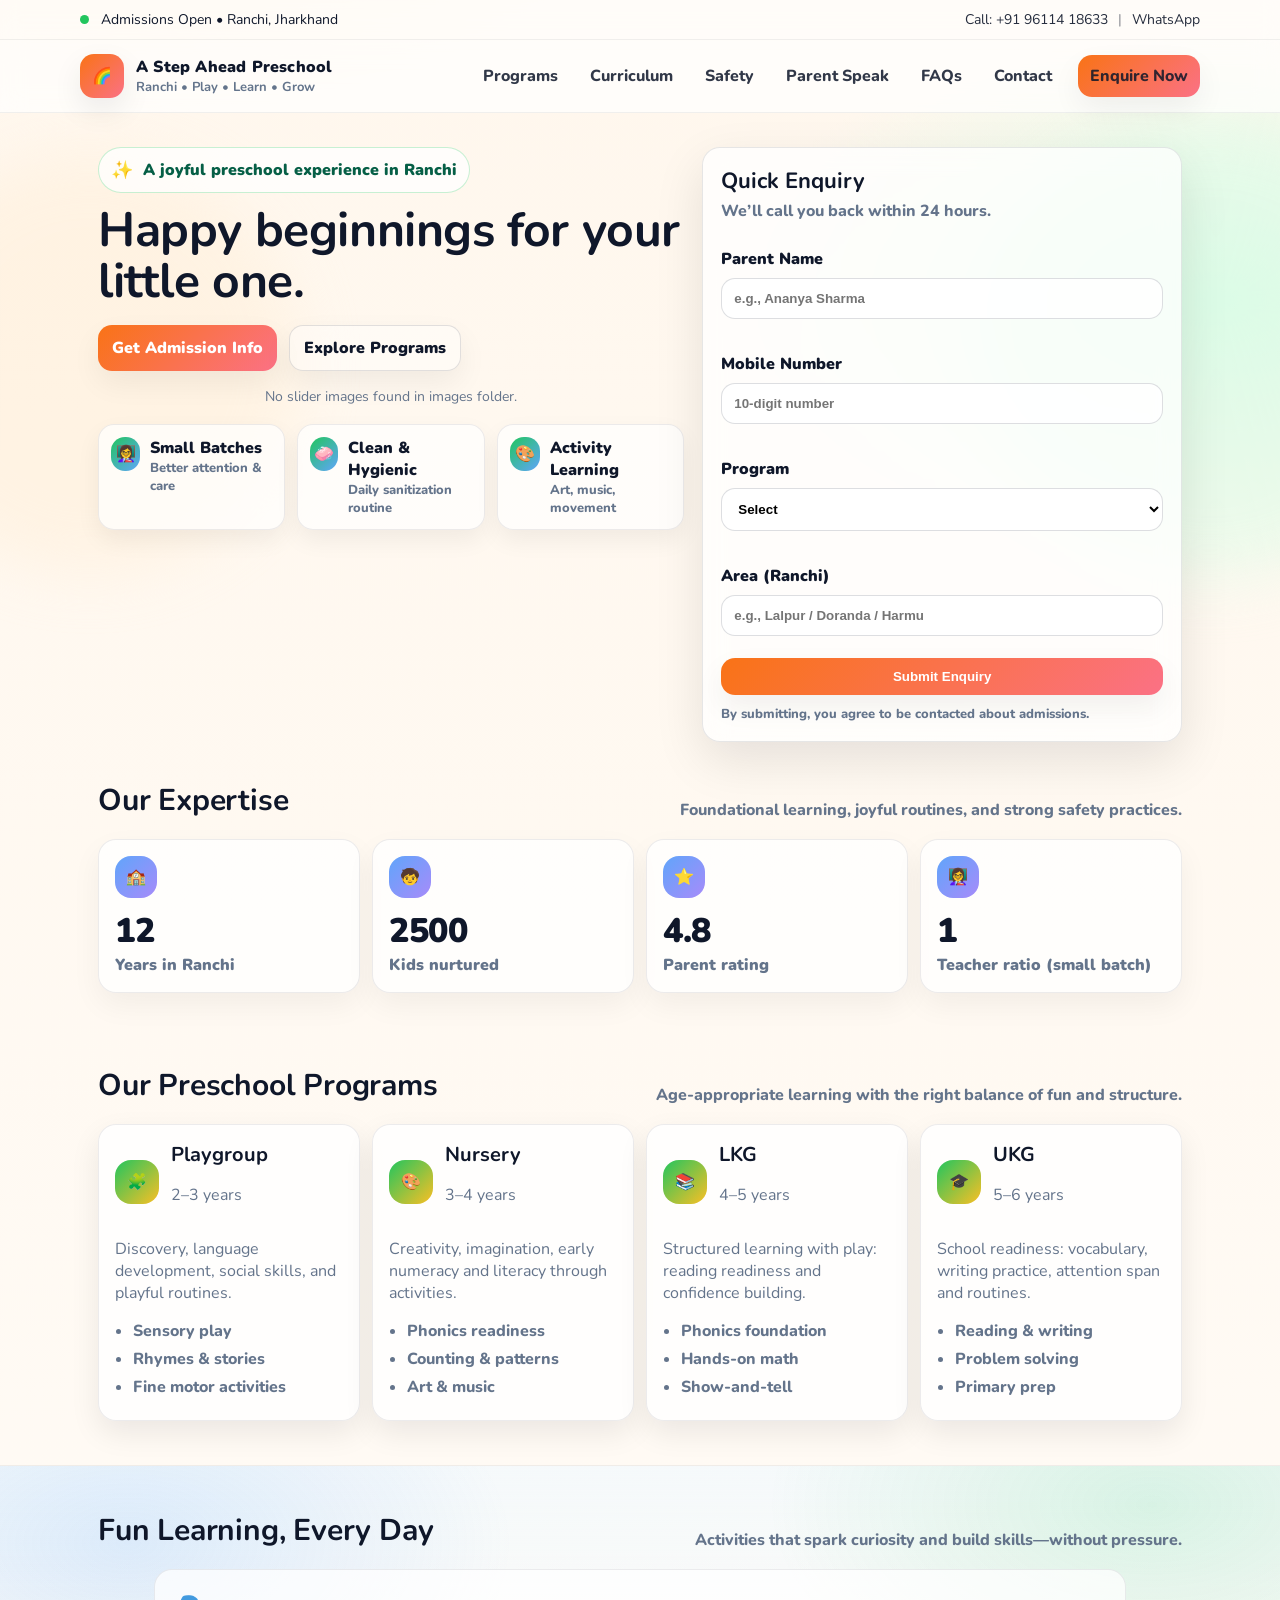
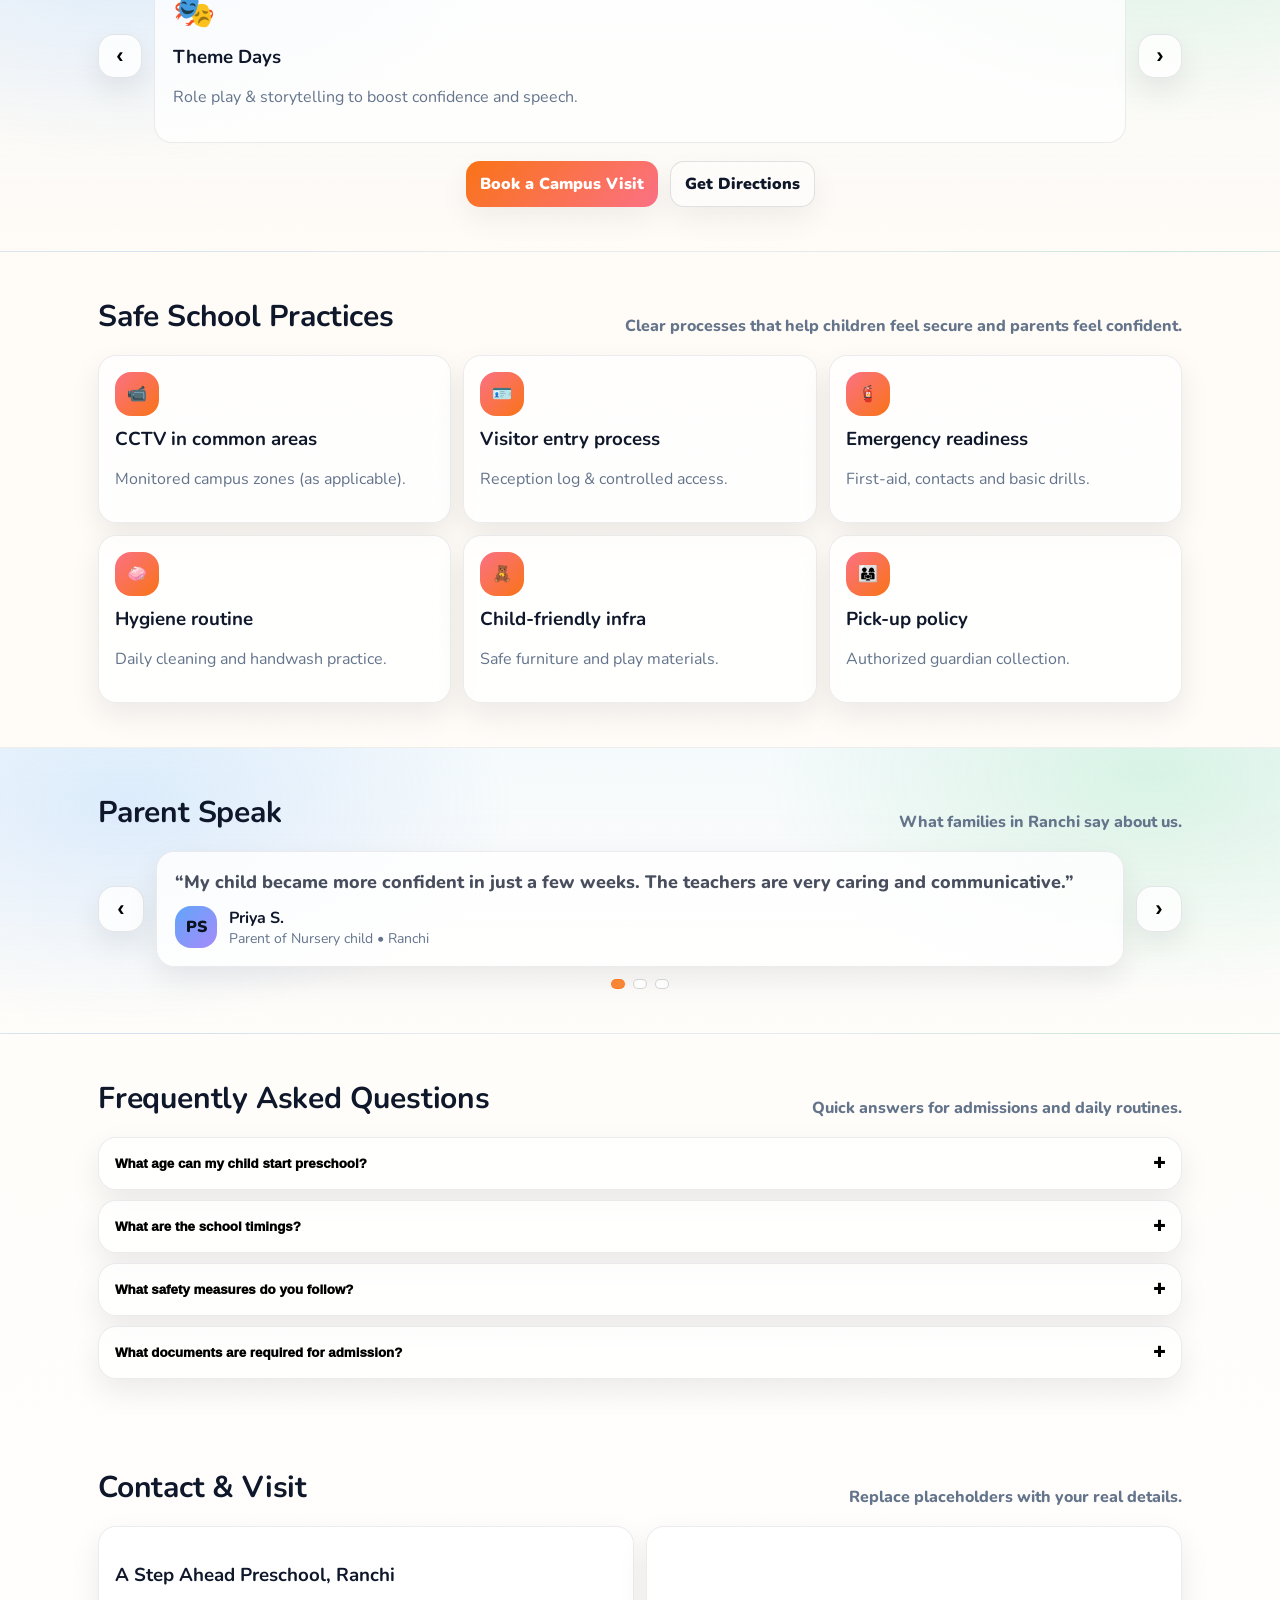
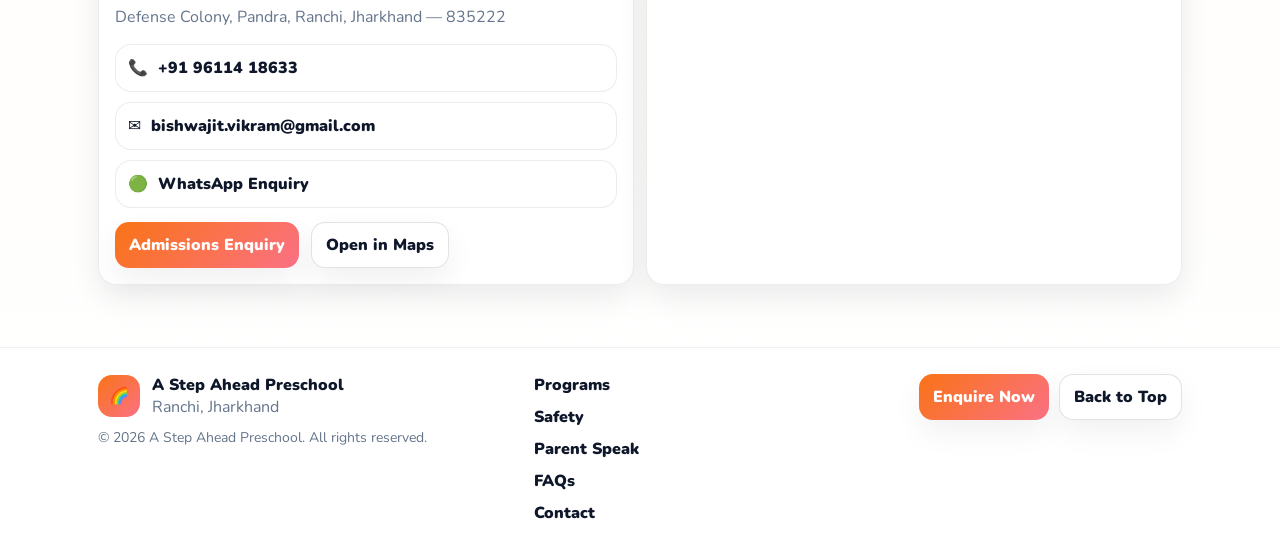
==== index.html @ a073b47a "Merge pull request #1 from bishwajit01/bishwajit01-patch-1 Add line break before submit button in in" ====
<!doctype html>
<html lang="en">

<head>
    <meta charset="utf-8" />
    <meta name="viewport" content="width=device-width,initial-scale=1" />
    <title>A Step Ahead Preschool, Defense Colony, Ranchi</title>
    <meta name="description"
        content="A warm, safe and joyful preschool in Ranchi. Playgroup • Nursery • LKG • UKG. Admissions open." />

    <link rel="preconnect" href="https://fonts.googleapis.com">
    <link rel="preconnect" href="https://fonts.gstatic.com" crossorigin>
    <link href="https://fonts.googleapis.com/css2?family=Nunito:wght@400;600;700;800&display=swap" rel="stylesheet">

    <link rel="stylesheet" href="AStepAhead.css" />
</head>

<body>
    <!-- Top strip -->
    <div class="topstrip">
        <div class="container topstrip__row">
            <div class="topstrip__left">
                <span class="dot dot--green"></span>
                Admissions Open • Ranchi, Jharkhand
            </div>
            <div class="topstrip__right">
                <a href="tel:+919611418633" class="link">Call: +91 96114 18633</a>
                <span class="sep">|</span>
                <a href="https://wa.me/919611418633" class="link" target="_blank" rel="noopener">WhatsApp</a>
            </div>
        </div>
    </div>

    <!-- Header -->
    <header class="header" id="top">
        <div class="container header__row">
            <a class="brand" href="#top" aria-label="Home">
                <div class="brand__mark" aria-hidden="true">🌈</div>
                <div class="brand__text">
                    <div class="brand__name">A Step Ahead Preschool</div>
                    <div class="brand__sub">Ranchi • Play • Learn • Grow</div>
                </div>
            </a>

            <nav class="nav" aria-label="Primary">
                <button class="nav__toggle" id="navToggle" aria-label="Open menu" aria-expanded="false">
                    <span></span><span></span><span></span>
                </button>

                <ul class="nav__list" id="navList">
                    <li><a href="#programs">Programs</a></li>
                    <li><a href="#curriculum">Curriculum</a></li>
                    <li><a href="#safety">Safety</a></li>
                    <li><a href="#parents">Parent Speak</a></li>
                    <li><a href="#faq">FAQs</a></li>
                    <li><a href="#contact">Contact</a></li>
                    <li class="nav__cta">
                        <a class="btn btn--primary" href="#enquiry">Enquire Now</a>
                    </li>
                </ul>
            </nav>
        </div>
    </header>

    <!-- Hero -->
    <main>
        <section class="hero">

            <div class="container hero__grid">
                <div class="hero__copy">

                    <div class="chip">
                        <span class="chip__icon">✨</span>
                        A joyful preschool experience in Ranchi
                    </div>

                    <h1>Happy beginnings for your little one.</h1>
                    <!-- <p class="lead">
                        Play-based learning, caring teachers, and a safe, child-friendly campus.
                        Programs for <b>Playgroup • Nursery • LKG • UKG</b>.
                    </p> -->

                    <div class="hero__actions">
                        <a class="btn btn--primary" href="#enquiry">Get Admission Info</a>
                        <a class="btn btn--ghost" href="#programs">Explore Programs</a>
                    </div>

                    <!-- Rotating Image Slider -->
                    <div class="imgslider" aria-label="School highlights slider">
                        <div class="imgslider__viewport" id="imgViewport">
                            <div class="imgslider__track" id="imgTrack"></div>
                        </div>

                        <button class="imgslider__btn imgslider__btn--prev" id="imgPrev" aria-label="Previous image">‹</button>
                        <button class="imgslider__btn imgslider__btn--next" id="imgNext" aria-label="Next image">›</button>

                        <div class="imgslider__dots" id="imgDots" aria-label="Slider dots"></div>
                    </div>

                    <div class="hero__badges">
                        <div class="mini">
                            <div class="mini__icon">👩‍🏫</div>
                            <div>
                                <div class="mini__title">Small Batches</div>
                                <div class="mini__sub">Better attention & care</div>
                            </div>
                        </div>
                        <div class="mini">
                            <div class="mini__icon">🧼</div>
                            <div>
                                <div class="mini__title">Clean & Hygienic</div>
                                <div class="mini__sub">Daily sanitization routine</div>
                            </div>
                        </div>
                        <div class="mini">
                            <div class="mini__icon">🎨</div>
                            <div>
                                <div class="mini__title">Activity Learning</div>
                                <div class="mini__sub">Art, music, movement</div>
                            </div>
                        </div>
                    </div>
                </div>

                <!-- Enquiry Card -->
                <div class="card card--glass" id="enquiry">
                    <div class="card__header">
                        <h2 class="card__title">Quick Enquiry</h2>
                        <p class="card__sub">We’ll call you back within 24 hours.</p>
                    </div>

                    <form id="enquiryForm" class="form" novalidate>
                        <div class="form__row">
                            <label class="label" for="parentName">Parent Name</label>
                            <input class="input" id="parentName" name="parentName" placeholder="e.g., Ananya Sharma"
                                required />
                            <div class="error" data-error-for="parentName"></div>
                        </div>

                        <div class="form__row">
                            <label class="label" for="phone">Mobile Number</label>
                            <input class="input" id="phone" name="phone" placeholder="10-digit number"
                                inputmode="numeric" required />
                            <div class="error" data-error-for="phone"></div>
                        </div>

                        <div class="form__row">
                            <label class="label" for="program">Program</label>
                            <select class="input" id="program" name="program" required>
                                <option value="">Select</option>
                                <option>Playgroup (2–3 yrs)</option>
                                <option>Nursery (3–4 yrs)</option>
                                <option>LKG (4–5 yrs)</option>
                                <option>UKG (5–6 yrs)</option>
                            </select>
                            <div class="error" data-error-for="program"></div>
                        </div>

                        <div class="form__row">
                            <label class="label" for="area">Area (Ranchi)</label>
                            <input class="input" id="area" name="area" placeholder="e.g., Lalpur / Doranda / Harmu" />
                        </div>

                        <br/>
                        <button class="btn btn--primary btn--full" type="submit">
                            Submit Enquiry
                        </button>

                        <p class="form__note">
                            By submitting, you agree to be contacted about admissions.
                        </p>
                    </form>

                    <div class="toast" id="toast" role="status" aria-live="polite"></div>
                </div>
            </div>

            <!-- Background blobs -->
            <div class="blob blob--1" aria-hidden="true"></div>
            <div class="blob blob--2" aria-hidden="true"></div>
        </section>

        <!-- Expertise / Stats -->
        <section class="section section--tight">
            <div class="container">
                <div class="section__head">
                    <h2>Our Expertise</h2>
                    <p>Foundational learning, joyful routines, and strong safety practices.</p>
                </div>

                <div class="stats">
                    <div class="stat">
                        <div class="stat__icon">🏫</div>
                        <div class="stat__num" data-count="12">0</div>
                        <div class="stat__label">Years in Ranchi</div>
                    </div>
                    <div class="stat">
                        <div class="stat__icon">🧒</div>
                        <div class="stat__num" data-count="2500">0</div>
                        <div class="stat__label">Kids nurtured</div>
                    </div>
                    <div class="stat">
                        <div class="stat__icon">⭐</div>
                        <div class="stat__num" data-count="4.8">0</div>
                        <div class="stat__label">Parent rating</div>
                    </div>
                    <div class="stat">
                        <div class="stat__icon">👩‍🏫</div>
                        <div class="stat__num" data-count="1">0</div>
                        <div class="stat__label">Teacher ratio (small batch)</div>
                    </div>
                </div>
            </div>
        </section>

        <!-- Programs -->
        <section class="section" id="programs">
            <div class="container">
                <div class="section__head">
                    <h2>Our Preschool Programs</h2>
                    <p>Age-appropriate learning with the right balance of fun and structure.</p>
                </div>

                <div class="cards">
                    <article class="tile">
                        <div class="tile__top">
                            <div class="tile__icon">🧩</div>
                            <div>
                                <h3>Playgroup</h3>
                                <p class="muted">2–3 years</p>
                            </div>
                        </div>
                        <p class="muted">
                            Discovery, language development, social skills, and playful routines.
                        </p>
                        <ul class="ticks">
                            <li>Sensory play</li>
                            <li>Rhymes & stories</li>
                            <li>Fine motor activities</li>
                        </ul>
                    </article>

                    <article class="tile">
                        <div class="tile__top">
                            <div class="tile__icon">🎨</div>
                            <div>
                                <h3>Nursery</h3>
                                <p class="muted">3–4 years</p>
                            </div>
                        </div>
                        <p class="muted">
                            Creativity, imagination, early numeracy and literacy through activities.
                        </p>
                        <ul class="ticks">
                            <li>Phonics readiness</li>
                            <li>Counting & patterns</li>
                            <li>Art & music</li>
                        </ul>
                    </article>

                    <article class="tile">
                        <div class="tile__top">
                            <div class="tile__icon">📚</div>
                            <div>
                                <h3>LKG</h3>
                                <p class="muted">4–5 years</p>
                            </div>
                        </div>
                        <p class="muted">
                            Structured learning with play: reading readiness and confidence building.
                        </p>
                        <ul class="ticks">
                            <li>Phonics foundation</li>
                            <li>Hands-on math</li>
                            <li>Show-and-tell</li>
                        </ul>
                    </article>

                    <article class="tile">
                        <div class="tile__top">
                            <div class="tile__icon">🎓</div>
                            <div>
                                <h3>UKG</h3>
                                <p class="muted">5–6 years</p>
                            </div>
                        </div>
                        <p class="muted">
                            School readiness: vocabulary, writing practice, attention span and routines.
                        </p>
                        <ul class="ticks">
                            <li>Reading & writing</li>
                            <li>Problem solving</li>
                            <li>Primary prep</li>
                        </ul>
                    </article>
                </div>
            </div>
        </section>

        <!-- Curriculum / Fun -->
        <section class="section section--alt" id="curriculum">
            <div class="container">
                <div class="section__head">
                    <h2>Fun Learning, Every Day</h2>
                    <p>Activities that spark curiosity and build skills—without pressure.</p>
                </div>

                <div class="carousel" aria-label="Activities carousel">
                    <button class="carousel__btn" id="prevSlide" aria-label="Previous">‹</button>

                    <div class="carousel__track" id="carouselTrack">
                        <div class="slide">
                            <div class="slide__emoji">🎭</div>
                            <h3>Theme Days</h3>
                            <p class="muted">Role play & storytelling to boost confidence and speech.</p>
                        </div>
                        <div class="slide">
                            <div class="slide__emoji">🌿</div>
                            <h3>Outdoor Play</h3>
                            <p class="muted">Movement, balance, teamwork and fresh-air routines.</p>
                        </div>
                        <div class="slide">
                            <div class="slide__emoji">🥁</div>
                            <h3>Music & Movement</h3>
                            <p class="muted">Rhythm, coordination and joyful classroom energy.</p>
                        </div>
                        <div class="slide">
                            <div class="slide__emoji">🧪</div>
                            <h3>Discovery Corners</h3>
                            <p class="muted">Simple experiments and hands-on exploration.</p>
                        </div>
                    </div>

                    <button class="carousel__btn" id="nextSlide" aria-label="Next">›</button>
                </div>

                <div class="center mt-18">
                    <a class="btn btn--primary" href="#enquiry">Book a Campus Visit</a>
                    <a class="btn btn--ghost" href="#contact">Get Directions</a>
                </div>
            </div>
        </section>

        <!-- Safety -->
        <section class="section" id="safety">
            <div class="container">
                <div class="section__head">
                    <h2>Safe School Practices</h2>
                    <p>Clear processes that help children feel secure and parents feel confident.</p>
                </div>

                <div class="grid">
                    <div class="feature">
                        <div class="feature__icon">📹</div>
                        <h3>CCTV in common areas</h3>
                        <p class="muted">Monitored campus zones (as applicable).</p>
                    </div>
                    <div class="feature">
                        <div class="feature__icon">🪪</div>
                        <h3>Visitor entry process</h3>
                        <p class="muted">Reception log & controlled access.</p>
                    </div>
                    <div class="feature">
                        <div class="feature__icon">🧯</div>
                        <h3>Emergency readiness</h3>
                        <p class="muted">First-aid, contacts and basic drills.</p>
                    </div>
                    <div class="feature">
                        <div class="feature__icon">🧼</div>
                        <h3>Hygiene routine</h3>
                        <p class="muted">Daily cleaning and handwash practice.</p>
                    </div>
                    <div class="feature">
                        <div class="feature__icon">🧸</div>
                        <h3>Child-friendly infra</h3>
                        <p class="muted">Safe furniture and play materials.</p>
                    </div>
                    <div class="feature">
                        <div class="feature__icon">👨‍👩‍👧</div>
                        <h3>Pick-up policy</h3>
                        <p class="muted">Authorized guardian collection.</p>
                    </div>
                </div>
            </div>
        </section>

        <!-- Parent Speak / Testimonials -->
        <section class="section section--alt" id="parents">
            <div class="container">
                <div class="section__head">
                    <h2>Parent Speak</h2>
                    <p>What families in Ranchi say about us.</p>
                </div>

                <div class="testimonials">
                    <button class="tbtn" id="tPrev" aria-label="Previous testimonial">‹</button>

                    <div class="tcard" id="tCard" role="group" aria-label="Testimonials">
                        <!-- JS injects testimonial content -->
                    </div>

                    <button class="tbtn" id="tNext" aria-label="Next testimonial">›</button>
                </div>

                <div class="dots" id="tDots" aria-label="Testimonial dots"></div>
            </div>
        </section>

        <!-- FAQ -->
        <section class="section" id="faq">
            <div class="container">
                <div class="section__head">
                    <h2>Frequently Asked Questions</h2>
                    <p>Quick answers for admissions and daily routines.</p>
                </div>

                <div class="accordion" id="accordion">
                    <div class="acc">
                        <button class="acc__q" aria-expanded="false">
                            What age can my child start preschool?
                            <span class="acc__icon">+</span>
                        </button>
                        <div class="acc__a">
                            Children typically start from 2+ years (Playgroup). We’ll suggest the best-fit program based
                            on age and readiness.
                        </div>
                    </div>

                    <div class="acc">
                        <button class="acc__q" aria-expanded="false">
                            What are the school timings?
                            <span class="acc__icon">+</span>
                        </button>
                        <div class="acc__a">
                            Timings vary by program and batch. Share your preferred slot in the enquiry form and we’ll
                            confirm available options.
                        </div>
                    </div>

                    <div class="acc">
                        <button class="acc__q" aria-expanded="false">
                            What safety measures do you follow?
                            <span class="acc__icon">+</span>
                        </button>
                        <div class="acc__a">
                            We follow visitor control, pick-up policy, hygiene routines, and basic emergency
                            preparedness (customize this to match your exact setup).
                        </div>
                    </div>

                    <div class="acc">
                        <button class="acc__q" aria-expanded="false">
                            What documents are required for admission?
                            <span class="acc__icon">+</span>
                        </button>
                        <div class="acc__a">
                            Usually: age/DOB proof, address proof, and photos. We’ll share the final checklist during
                            enquiry.
                        </div>
                    </div>
                </div>
            </div>
        </section>

        <!-- Contact -->
        <section class="section" id="contact">
            <div class="container">
                <div class="section__head">
                    <h2>Contact & Visit</h2>
                    <p>Replace placeholders with your real details.</p>
                </div>

                <div class="contact">
                    <div class="contact__card">
                        <h3>A Step Ahead Preschool, Ranchi</h3>
                        <p class="muted">Defense Colony, Pandra, Ranchi, Jharkhand — 835222</p>

                        <div class="contact__items">
                            <a class="contact__item" href="tel:+919611418633">
                                <span>📞</span> +91 96114 18633
                            </a>
                            <a class="contact__item" href="mailto:bishwajit.vikram@gmail.com">
                                <span>✉️</span> bishwajit.vikram@gmail.com
                            </a>
                            <a class="contact__item" href="https://wa.me/919611418633" target="_blank" rel="noopener">
                                <span>🟢</span> WhatsApp Enquiry
                            </a>
                        </div>

                        <div class="contact__actions">
                            <a class="btn btn--primary" href="#enquiry">Admissions Enquiry</a>
                            <a class="btn btn--ghost" href="https://maps.app.goo.gl/xjuokxou6UcHVFUb9" target="_blank" rel="noopener noreferrer">Open in Maps</a>
                        </div>
                    </div>

                    <div class="contact__map">
                        <!-- Optional: paste Google Maps embed src -->
                        <iframe src="https://www.google.com/maps/embed?pb=!1m18!1m12!1m3!1d457.7324994093943!2d85.27003481232539!3d23.393281597243405!2m3!1f0!2f0!3f0!3m2!1i1024!2i768!4f13.1!3m3!1m2!1s0x39f4de1d2486a407%3A0xaa1ba2ca4bbd4dd2!2s85%2C%20Ratu%20Rd%2C%20Ravi%20Steel%2C%20Chowk%2C%20Ranchi%2C%20Pandra%2C%20Jharkhand%20834005%2C%20India!5e0!3m2!1sen!2sjp!4v1773317835222!5m2!1sen!2sjp" width="600" height="450" style="border:0;" allowfullscreen="" loading="lazy" referrerpolicy="no-referrer-when-downgrade"></iframe>
                    </div>
                </div>
            </div>
        </section>
    </main>

    <!-- Footer -->
    <footer class="footer">
        <div class="container footer__grid">
            <div>
                <div class="footer__brand">
                    <span class="footer__mark">🌈</span>
                    <div>
                        <div class="footer__name">A Step Ahead Preschool</div>
                        <div class="footer__sub muted">Ranchi, Jharkhand</div>
                    </div>
                </div>
                <p class="muted small mt-10">
                    © <span id="year"></span> A Step Ahead Preschool. All rights reserved.
                </p>
            </div>

            <div class="footer__links">
                <a href="#programs">Programs</a>
                <a href="#safety">Safety</a>
                <a href="#parents">Parent Speak</a>
                <a href="#faq">FAQs</a>
                <a href="#contact">Contact</a>
            </div>

            <div class="footer__cta">
                <a class="btn btn--primary" href="#enquiry">Enquire Now</a>
                <a class="btn btn--ghost" href="#top">Back to Top</a>
            </div>
        </div>
    </footer>

    <!-- Back to top floating button -->
    <button class="fab" id="fab" aria-label="Back to top">^</button>

    <script src="AStepAhead.js"></script>
</body>

</html>
---- AStepAhead.css ----
:root {
    --bg: #fff7ed;
    --bg2: #f0f9ff;
    --card: #ffffff;
    --text: #0f172a;
    --muted: #64748b;

    --brand: #f97316;
    --brand2: #22c55e;
    --brand3: #60a5fa;

    --border: rgba(15, 23, 42, .10);
    --shadow: 0 18px 50px rgba(2, 6, 23, .10);
    --shadow2: 0 12px 30px rgba(2, 6, 23, .08);

    --radius: 18px;
    --max: 1120px;
}

* {
    box-sizing: border-box;
}

html {
    scroll-behavior: smooth;
}

body {
    margin: 0;
    font-family: "Nunito", system-ui, -apple-system, Segoe UI, Roboto, Arial, sans-serif;
    color: var(--text);
    background:
        radial-gradient(900px 500px at 10% -5%, #ffedd5, transparent 60%),
        radial-gradient(900px 500px at 95% 8%, #dcfce7, transparent 55%),
        linear-gradient(180deg, var(--bg), #fff);
}

a {
    color: inherit;
    text-decoration: none;
}

.container {
    max-width: var(--max);
    margin: 0 auto;
    padding: 0 18px;
}

.muted {
    color: var(--muted);
}

.small {
    font-size: 14px;
}

.mt-10 {
    margin-top: 10px;
}

.mt-18 {
    margin-top: 18px;
}

.center {
    display: flex;
    gap: 12px;
    justify-content: center;
    flex-wrap: wrap;
}

/* Top strip */
.topstrip {
    background: rgba(255, 255, 255, .65);
    border-bottom: 1px solid rgba(15, 23, 42, .06);
    backdrop-filter: blur(10px);
}

.topstrip__row {
    display: flex;
    justify-content: space-between;
    align-items: center;
    padding: 10px 0;
    gap: 10px;
    font-size: 14px;
}

.topstrip__right {
    display: flex;
    align-items: center;
    gap: 10px;
}

.sep {
    opacity: .5;
}

.link {
    opacity: .9;
}

.link:hover {
    opacity: 1;
    text-decoration: underline;
}

.dot {
    width: 9px;
    height: 9px;
    border-radius: 999px;
    display: inline-block;
    margin-right: 8px;
}

.dot--green {
    background: var(--brand2);
}

/* Header */
.header {
    position: sticky;
    top: 0;
    z-index: 30;
    background: rgba(255, 255, 255, .70);
    backdrop-filter: blur(12px);
    border-bottom: 1px solid rgba(15, 23, 42, .06);
}

.header__row {
    display: flex;
    align-items: center;
    justify-content: space-between;
    padding: 14px 0;
    gap: 14px;
}

.brand {
    display: flex;
    align-items: center;
    gap: 12px;
}

.brand__mark {
    width: 44px;
    height: 44px;
    border-radius: 14px;
    display: grid;
    place-items: center;
    background: linear-gradient(135deg, var(--brand), #fb7185);
    box-shadow: var(--shadow2);
}

.brand__name {
    font-weight: 900;
    letter-spacing: .2px;
}

.brand__sub {
    font-size: 13px;
    color: var(--muted);
    font-weight: 700;
}

.nav {
    position: relative;
}

.nav__toggle {
    display: none;
    width: 46px;
    height: 42px;
    border-radius: 14px;
    border: 1px solid rgba(15, 23, 42, .10);
    background: rgba(255, 255, 255, .75);
    box-shadow: var(--shadow2);
    padding: 10px;
    cursor: pointer;
}

.nav__toggle span {
    display: block;
    height: 2px;
    background: rgba(15, 23, 42, .85);
    border-radius: 2px;
}

.nav__toggle span+span {
    margin-top: 6px;
}

.nav__list {
    display: flex;
    align-items: center;
    gap: 8px;
    list-style: none;
    margin: 0;
    padding: 0;
}

.nav__list a {
    display: inline-flex;
    padding: 10px 12px;
    border-radius: 14px;
    font-weight: 800;
    color: rgba(15, 23, 42, .86);
}

.nav__list a:hover {
    background: rgba(255, 255, 255, .85);
    box-shadow: 0 10px 25px rgba(2, 6, 23, .08);
}

.nav__cta {
    margin-left: 6px;
}

/* Buttons */
.btn {
    display: inline-flex;
    align-items: center;
    justify-content: center;
    padding: 11px 14px;
    border-radius: 14px;
    border: 1px solid rgba(15, 23, 42, .12);
    background: rgba(255, 255, 255, .85);
    box-shadow: 0 12px 30px rgba(2, 6, 23, .06);
    font-weight: 900;
    cursor: pointer;
}

.btn--primary {
    background: linear-gradient(135deg, var(--brand), #fb7185);
    color: #fff;
    border: none;
}

.btn--ghost {
    background: rgba(255, 255, 255, .40);
}

.btn--full {
    width: 100%;
}

/* Hero */
.hero {
    position: relative;
    padding: 34px 0 10px;
}

.hero__grid {
    display: grid;
    grid-template-columns: 1.1fr .9fr;
    gap: 18px;
    align-items: start;
}

.chip {
    display: inline-flex;
    align-items: center;
    gap: 10px;
    padding: 10px 12px;
    border-radius: 999px;
    border: 1px solid rgba(34, 197, 94, .25);
    background: rgba(255, 255, 255, .75);
    font-weight: 900;
    color: #065f46;
}

.chip__icon {
    font-size: 18px;
}

.hero h1 {
    margin: 12px 0 10px;
    font-size: 48px;
    line-height: 1.06;
    letter-spacing: -.4px;
}

.lead {
    margin: 0;
    color: rgba(15, 23, 42, .72);
    font-size: 17px;
    max-width: 56ch;
}

.hero__actions {
    display: flex;
    gap: 12px;
    flex-wrap: wrap;
    margin-top: 18px;
}

.hero__badges {
    display: grid;
    grid-template-columns: repeat(3, 1fr);
    gap: 12px;
    margin-top: 18px;
}

.mini {
    display: flex;
    gap: 10px;
    align-items: flex-start;
    padding: 12px 12px;
    border-radius: 16px;
    border: 1px solid rgba(15, 23, 42, .08);
    background: rgba(255, 255, 255, .70);
    box-shadow: 0 10px 25px rgba(2, 6, 23, .06);
}

.mini__icon {
    width: 34px;
    height: 34px;
    display: grid;
    place-items: center;
    border-radius: 14px;
    background: linear-gradient(135deg, var(--brand2), var(--brand3));
}

.mini__title {
    font-weight: 950;
}

.mini__sub {
    font-size: 13px;
    color: var(--muted);
    font-weight: 800;
}

/* Card */
.card {
    background: rgba(255, 255, 255, .86);
    border: 1px solid rgba(15, 23, 42, .10);
    border-radius: var(--radius);
    box-shadow: var(--shadow);
}

.card--glass {
    background: rgba(255, 255, 255, .74);
    backdrop-filter: blur(12px);
}

.card__header {
    padding: 18px 18px 0;
}

.card__title {
    margin: 0;
    font-size: 22px;
}

.card__sub {
    margin: 4px 0 0;
    color: var(--muted);
    font-weight: 800;
}

.form {
    padding: 14px 18px 18px;
}

.form__row {
    margin-top: 12px;
}

.label {
    display: block;
    font-weight: 900;
    margin-bottom: 8px;
}

.input {
    width: 100%;
    padding: 12px 12px;
    border-radius: 14px;
    border: 1px solid rgba(15, 23, 42, .14);
    background: rgba(255, 255, 255, .85);
    outline: none;
    font-weight: 800;
}

.input:focus {
    border-color: rgba(249, 115, 22, .55);
    box-shadow: 0 0 0 4px rgba(249, 115, 22, .14);
}

.error {
    min-height: 16px;
    margin-top: 6px;
    color: #b91c1c;
    font-weight: 900;
    font-size: 13px;
}

.form__note {
    margin: 10px 0 0;
    color: var(--muted);
    font-size: 13px;
    font-weight: 800;
}

.toast {
    display: none;
    margin: 12px 18px 18px;
    padding: 12px 12px;
    border-radius: 14px;
    background: rgba(34, 197, 94, .12);
    border: 1px solid rgba(34, 197, 94, .25);
    font-weight: 900;
    color: #065f46;
}

/* Blobs */
.blob {
    position: absolute;
    filter: blur(30px);
    opacity: .45;
    z-index: -1;
    border-radius: 999px;
}

.blob--1 {
    width: 420px;
    height: 420px;
    left: -120px;
    top: 40px;
    background: #ffedd5;
}

.blob--2 {
    width: 460px;
    height: 460px;
    right: -160px;
    top: 10px;
    background: #dcfce7;
}

/* Sections */
.section {
    padding: 44px 0;
}

.section--tight {
    padding: 28px 0;
}

.section--alt {
    background:
        radial-gradient(700px 400px at 10% 20%, rgba(96, 165, 250, .18), transparent 55%),
        radial-gradient(700px 400px at 90% 10%, rgba(34, 197, 94, .14), transparent 55%),
        linear-gradient(180deg, rgba(240, 249, 255, .65), rgba(255, 255, 255, 0));
    border-top: 1px solid rgba(15, 23, 42, .06);
    border-bottom: 1px solid rgba(15, 23, 42, .06);
}

.section__head {
    display: flex;
    justify-content: space-between;
    align-items: flex-end;
    gap: 12px;
    margin-bottom: 18px;
}

.section__head h2 {
    margin: 0;
    font-size: 30px;
    letter-spacing: -.2px;
}

.section__head p {
    margin: 0;
    color: var(--muted);
    font-weight: 800;
}

/* Stats */
.stats {
    display: grid;
    grid-template-columns: repeat(4, 1fr);
    gap: 12px;
}

.stat {
    padding: 16px;
    border-radius: var(--radius);
    border: 1px solid rgba(15, 23, 42, .08);
    background: rgba(255, 255, 255, .75);
    box-shadow: 0 12px 30px rgba(2, 6, 23, .05);
}

.stat__icon {
    width: 42px;
    height: 42px;
    border-radius: 16px;
    display: grid;
    place-items: center;
    background: linear-gradient(135deg, var(--brand3), #a78bfa);
    margin-bottom: 10px;
}

.stat__num {
    font-size: 34px;
    font-weight: 1000;
    letter-spacing: -.4px;
}

.stat__label {
    color: var(--muted);
    font-weight: 900;
}

/* Program tiles */
.cards {
    display: grid;
    grid-template-columns: repeat(4, 1fr);
    gap: 12px;
}

.tile {
    padding: 16px;
    border-radius: var(--radius);
    border: 1px solid rgba(15, 23, 42, .08);
    background: rgba(255, 255, 255, .80);
    box-shadow: var(--shadow2);
}

.tile__top {
    display: flex;
    gap: 12px;
    align-items: center;
}

.tile__icon {
    width: 44px;
    height: 44px;
    border-radius: 16px;
    display: grid;
    place-items: center;
    background: linear-gradient(135deg, var(--brand2), #fbbf24);
}

.tile h3 {
    margin: 0;
    font-size: 20px;
}

.ticks {
    padding-left: 18px;
    margin: 10px 0 0;
    color: var(--muted);
    font-weight: 800;
}

.ticks li {
    margin: 6px 0;
}

/* Carousel */
.carousel {
    display: grid;
    grid-template-columns: 44px 1fr 44px;
    gap: 12px;
    align-items: center;
}

.carousel__btn {
    width: 44px;
    height: 44px;
    border-radius: 16px;
    border: 1px solid rgba(15, 23, 42, .10);
    background: rgba(255, 255, 255, .80);
    box-shadow: var(--shadow2);
    cursor: pointer;
    font-size: 22px;
    font-weight: 900;
}

.carousel__track {
    display: flex;
    overflow-x: auto;
    overflow-y: hidden;
    scroll-snap-type: x mandatory;
    scroll-behavior: smooth;
    -ms-overflow-style: none;
    scrollbar-width: none;
    border-radius: var(--radius);
    border: 1px solid rgba(15, 23, 42, .08);
    background: rgba(255, 255, 255, .75);
}

.carousel__track::-webkit-scrollbar {
    display: none;
}

.slide {
    flex: 0 0 100%;
    min-width: 100%;
    scroll-snap-align: start;
    padding: 18px;
}

.slide__emoji {
    font-size: 34px;
}

.slide h3 {
    margin: 10px 0 6px;
}

/* Safety grid */
.grid {
    display: grid;
    grid-template-columns: repeat(3, 1fr);
    gap: 12px;
}

.feature {
    padding: 16px;
    border-radius: var(--radius);
    border: 1px solid rgba(15, 23, 42, .08);
    background: rgba(255, 255, 255, .80);
    box-shadow: var(--shadow2);
}

.feature__icon {
    width: 44px;
    height: 44px;
    border-radius: 16px;
    display: grid;
    place-items: center;
    background: linear-gradient(135deg, #fb7185, var(--brand));
    margin-bottom: 10px;
}

.feature h3 {
    margin: 0 0 6px;
}

/* Testimonials */
.testimonials {
    display: grid;
    grid-template-columns: 46px 1fr 46px;
    gap: 12px;
    align-items: center;
}

.tbtn {
    width: 46px;
    height: 46px;
    border-radius: 16px;
    border: 1px solid rgba(15, 23, 42, .10);
    background: rgba(255, 255, 255, .80);
    box-shadow: var(--shadow2);
    cursor: pointer;
    font-size: 22px;
    font-weight: 900;
}

.tcard {
    padding: 18px;
    border-radius: var(--radius);
    border: 1px solid rgba(15, 23, 42, .08);
    background: rgba(255, 255, 255, .80);
    box-shadow: var(--shadow2);
}

.quote {
    font-size: 18px;
    font-weight: 800;
    color: rgba(15, 23, 42, .76);
}

.person {
    margin-top: 12px;
    display: flex;
    gap: 12px;
    align-items: center;
}

.avatar {
    width: 42px;
    height: 42px;
    border-radius: 16px;
    display: grid;
    place-items: center;
    background: linear-gradient(135deg, var(--brand3), #a78bfa);
    font-weight: 1000;
    color: #0b1220;
}

.person b {
    display: block;
}

.dots {
    display: flex;
    gap: 8px;
    justify-content: center;
    margin-top: 12px;
}

.dotbtn {
    width: 10px;
    height: 10px;
    border-radius: 999px;
    border: 1px solid rgba(15, 23, 42, .18);
    background: rgba(255, 255, 255, .75);
    cursor: pointer;
}

.dotbtn.is-active {
    background: rgba(249, 115, 22, .85);
    border-color: rgba(249, 115, 22, .55);
}

/* Accordion */
.accordion {
    display: grid;
    gap: 10px;
}

.acc {
    border-radius: var(--radius);
    border: 1px solid rgba(15, 23, 42, .08);
    background: rgba(255, 255, 255, .78);
    box-shadow: var(--shadow2);
    overflow: hidden;
}

.acc__q {
    width: 100%;
    text-align: left;
    padding: 14px 16px;
    background: transparent;
    border: none;
    font-weight: 1000;
    display: flex;
    justify-content: space-between;
    align-items: center;
    cursor: pointer;
}

.acc__icon {
    font-size: 20px;
}

.acc__a {
    padding: 0 16px 14px;
    color: var(--muted);
    font-weight: 800;
    display: none;
}

.acc.is-open .acc__a {
    display: block;
}

.acc.is-open .acc__icon {
    transform: rotate(45deg);
}

/* Contact */
.contact {
    display: grid;
    grid-template-columns: 1fr 1fr;
    gap: 12px;
    align-items: stretch;
}

.contact__card,
.contact__map {
    border-radius: var(--radius);
    border: 1px solid rgba(15, 23, 42, .08);
    background: rgba(255, 255, 255, .78);
    box-shadow: var(--shadow2);
}

.contact__card {
    padding: 16px;
}

.contact__items {
    display: grid;
    gap: 10px;
    margin-top: 12px;
}

.contact__item {
    display: flex;
    gap: 10px;
    align-items: center;
    padding: 12px 12px;
    border-radius: 16px;
    border: 1px solid rgba(15, 23, 42, .08);
    background: rgba(255, 255, 255, .75);
    font-weight: 900;
}

.contact__actions {
    display: flex;
    gap: 12px;
    flex-wrap: wrap;
    margin-top: 14px;
}

.contact__map {
    overflow: hidden;
    display: flex;
    flex-direction: column;
}

.contact__map iframe {
    width: 100%;
    height: 100%;
    border: 0;
}

.map__note {
    padding: 12px 14px;
}

/* Footer */
.footer {
    margin-top: 18px;
    padding: 26px 0;
    border-top: 1px solid rgba(15, 23, 42, .06);
    background: rgba(255, 255, 255, .65);
    backdrop-filter: blur(12px);
}

.footer__grid {
    display: grid;
    grid-template-columns: 1.2fr .9fr .9fr;
    gap: 12px;
    align-items: start;
}

.footer__brand {
    display: flex;
    gap: 12px;
    align-items: center;
}

.footer__mark {
    width: 42px;
    height: 42px;
    border-radius: 14px;
    display: grid;
    place-items: center;
    background: linear-gradient(135deg, var(--brand), #fb7185);
}

.footer__name {
    font-weight: 1000;
}

.footer__links {
    display: grid;
    gap: 10px;
    font-weight: 900;
}

.footer__links a:hover {
    text-decoration: underline;
}

.footer__cta {
    display: flex;
    gap: 10px;
    flex-wrap: wrap;
    justify-content: flex-end;
}

/* Floating back-to-top */
.fab {
    position: fixed;
    left: 50%;
    right: auto;
    bottom: 14px;
    transform: translateX(-50%);
    width: auto;
    height: auto;
    border: none;
    background: transparent;
    box-shadow: none;
    cursor: pointer;
    font-weight: 1000;
    font-size: 28px;
    line-height: 1;
    color: rgba(15, 23, 42, .95);
    display: none;
    transition: transform 180ms ease, opacity 180ms ease;
    opacity: .92;
}

.fab:hover {
    transform: translateX(-50%) translateY(-2px);
    opacity: 1;
}

/* Responsive */
@media (max-width: 980px) {
    .hero__grid {
        grid-template-columns: 1fr;
    }

    .hero h1 {
        font-size: 40px;
    }

    .hero__badges {
        grid-template-columns: 1fr;
    }

    .stats {
        grid-template-columns: 1fr 1fr;
    }

    .cards {
        grid-template-columns: 1fr 1fr;
    }

    .grid {
        grid-template-columns: 1fr 1fr;
    }

    .contact {
        grid-template-columns: 1fr;
    }

    .footer__grid {
        grid-template-columns: 1fr;
    }

    .footer__cta {
        justify-content: flex-start;
    }
}

@media (max-width: 760px) {
    .topstrip__row {
        flex-direction: column;
        align-items: flex-start;
    }

    .nav__toggle {
        display: inline-flex;
        flex-direction: column;
        justify-content: center;
        gap: 0;
    }

    .nav__list {
        position: absolute;
        right: 0;
        top: 56px;
        width: min(92vw, 360px);
        padding: 12px;
        flex-direction: column;
        align-items: stretch;
        gap: 6px;
        border-radius: var(--radius);
        border: 1px solid rgba(15, 23, 42, .10);
        background: rgba(255, 255, 255, .92);
        box-shadow: var(--shadow);
        display: none;
    }

    .nav__list.is-open {
        display: flex;
    }

    .nav__cta {
        margin-left: 0;
    }

    .nav__list a {
        justify-content: flex-start;
    }

    .section__head {
        flex-direction: column;
        align-items: flex-start;
    }

    .cards {
        grid-template-columns: 1fr;
    }

    .grid {
        grid-template-columns: 1fr;
    }
}



/* ===== Rotating Image Slider (FADE) ===== */
.imgslider {
    position: relative;
    margin-top: 16px;
    border-radius: var(--radius);
}

.imgslider__viewport {
    position: relative;
    overflow: hidden;
    aspect-ratio: 16 / 9;
    border-radius: var(--radius);
    border: 1px solid rgba(15, 23, 42, .10);
    background: rgba(255, 255, 255, .75);
    box-shadow: var(--shadow2);
}

/* Track becomes a "stack" */
.imgslider__track {
    position: relative;
    width: 100%;
    height: 100%;
}

/* Each slide stacks on top of each other */
.imgslide {
    position: absolute;
    inset: 0;
    opacity: 0;
    pointer-events: none;
    transition: opacity 650ms ease;
    aspect-ratio: 16 / 9;
    background: #fff;
}

/* Keep one image visible even if JS is delayed or blocked */
.imgslide:first-child {
    opacity: 1;
    pointer-events: auto;
}

.imgslide.is-active {
    opacity: 1;
    pointer-events: auto;
}

.imgslide img {
    width: 100%;
    height: 100%;
    object-fit: cover;
    display: block;
}

/* Buttons */
.imgslider__btn {
    position: absolute;
    top: 50%;
    transform: translateY(-50%);
    width: 44px;
    height: 44px;
    border-radius: 16px;
    border: 1px solid rgba(15, 23, 42, .12);
    background: rgba(255, 255, 255, .85);
    box-shadow: var(--shadow2);
    cursor: pointer;
    font-size: 22px;
    font-weight: 900;
    display: grid;
    place-items: center;
}

.imgslider__btn--prev {
    left: 10px;
}

.imgslider__btn--next {
    right: 10px;
}

/* Dots */
.imgslider__dots {
    display: flex;
    gap: 8px;
    justify-content: center;
    margin-top: 10px;
}

.imgdot {
    width: 10px;
    height: 10px;
    border-radius: 999px;
    border: 1px solid rgba(15, 23, 42, .18);
    background: rgba(255, 255, 255, .75);
    cursor: pointer;
}

.imgdot.is-active {
    background: rgba(249, 115, 22, .85);
    border-color: rgba(249, 115, 22, .55);
}

/* Mobile */
@media (max-width: 760px) {
    .imgslider__btn {
        width: 40px;
        height: 40px;
        border-radius: 14px;
    }
}
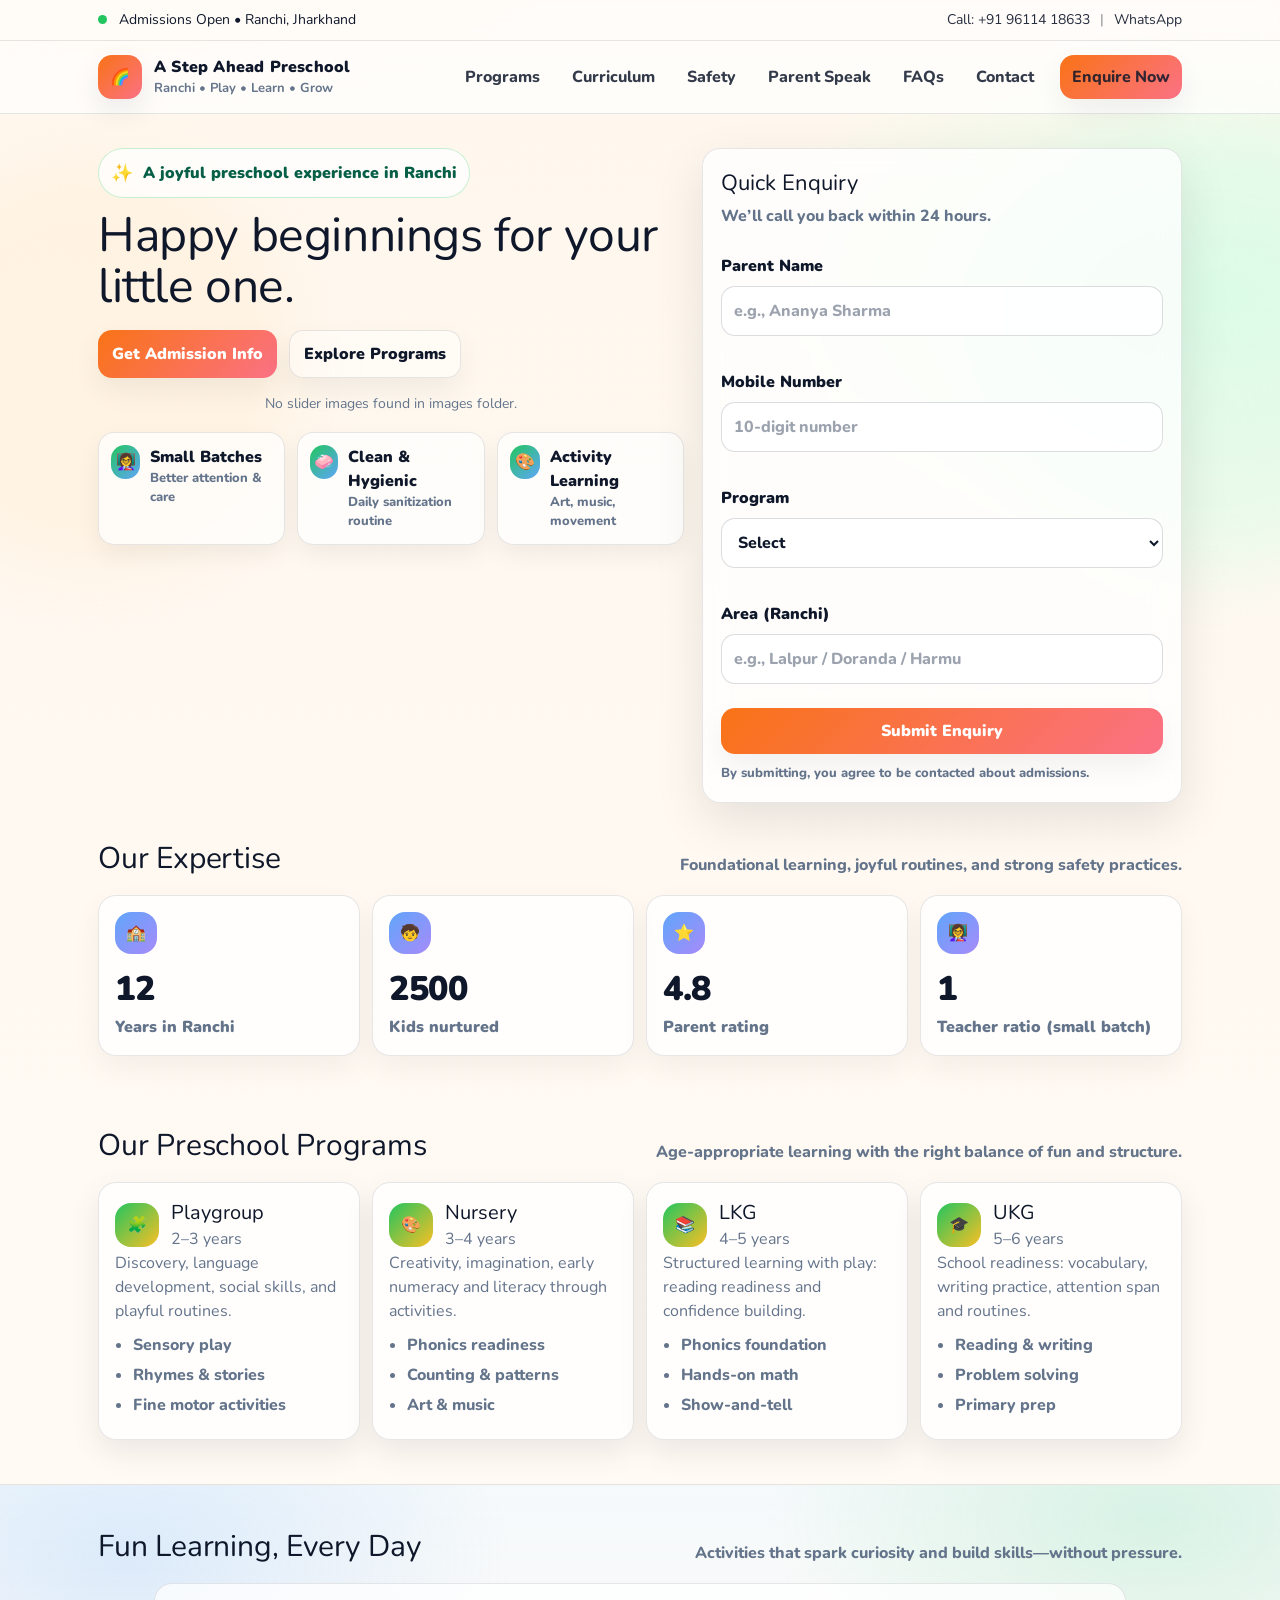
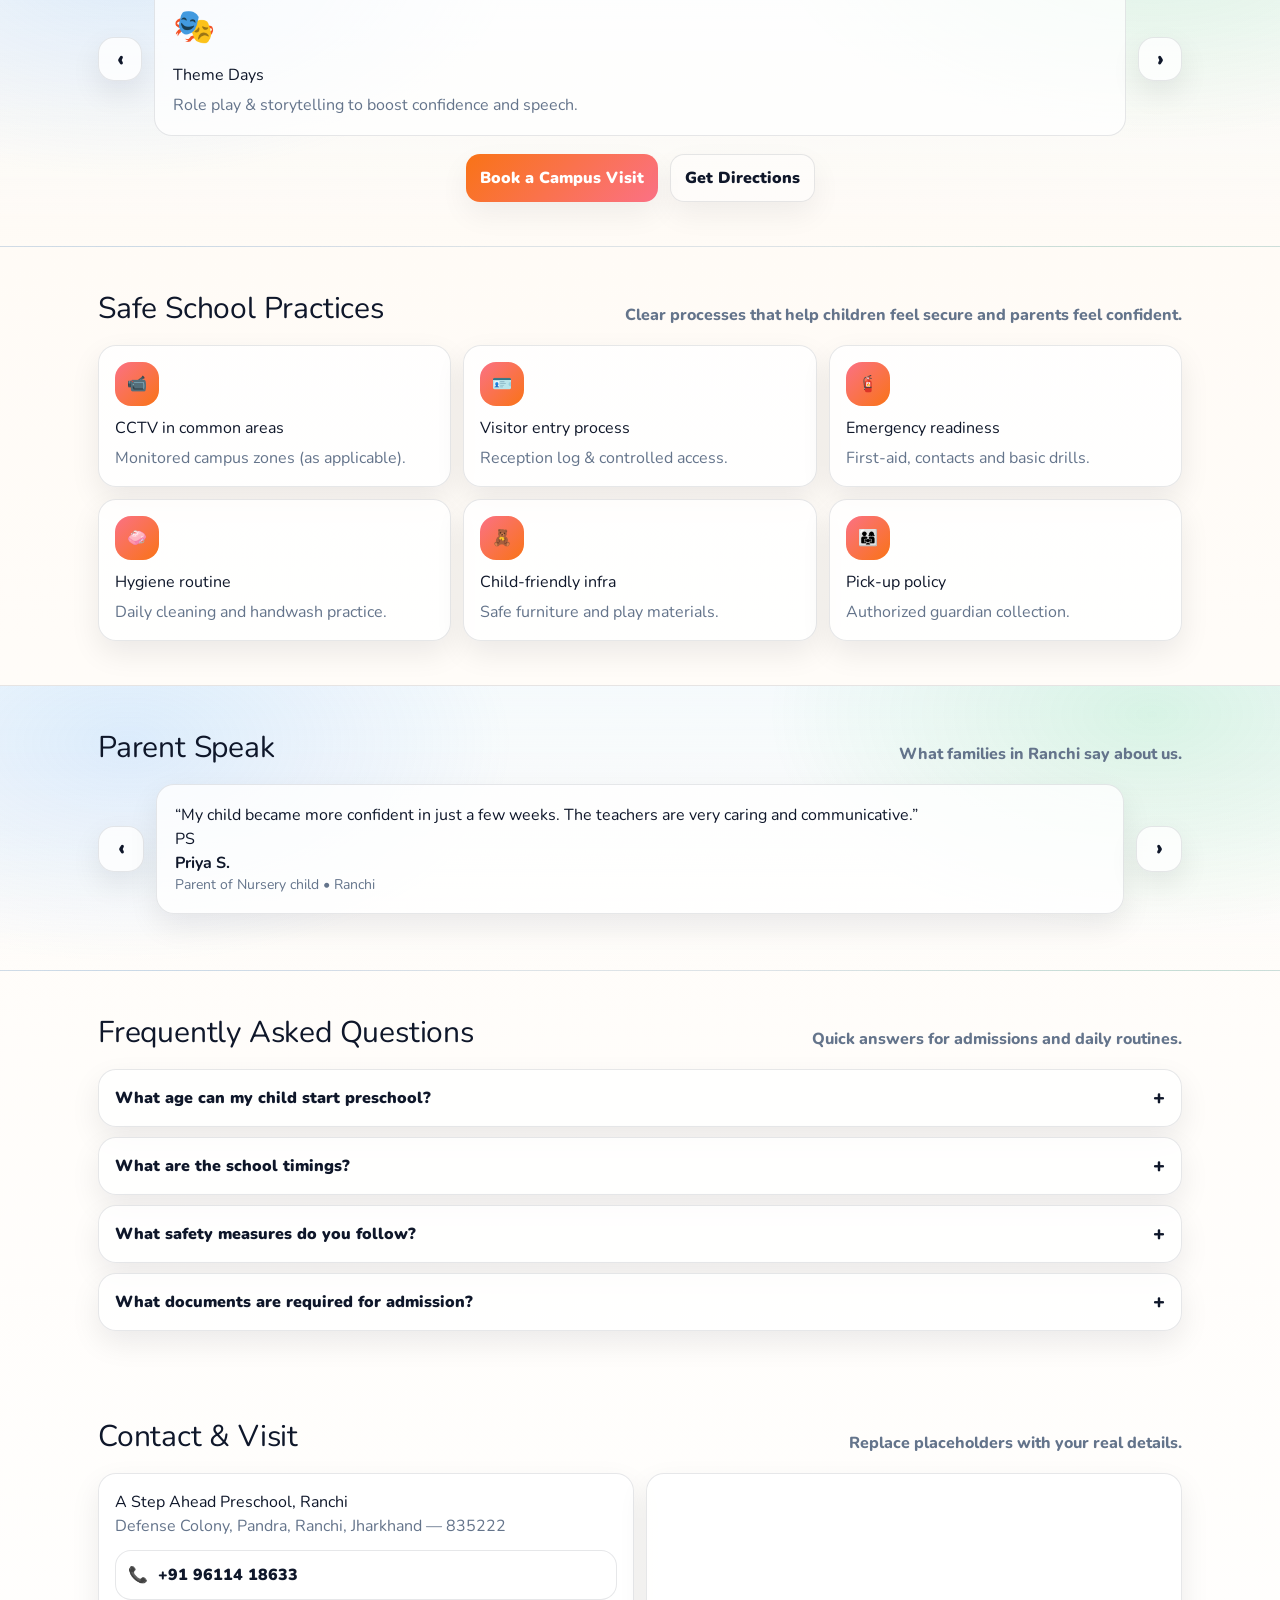
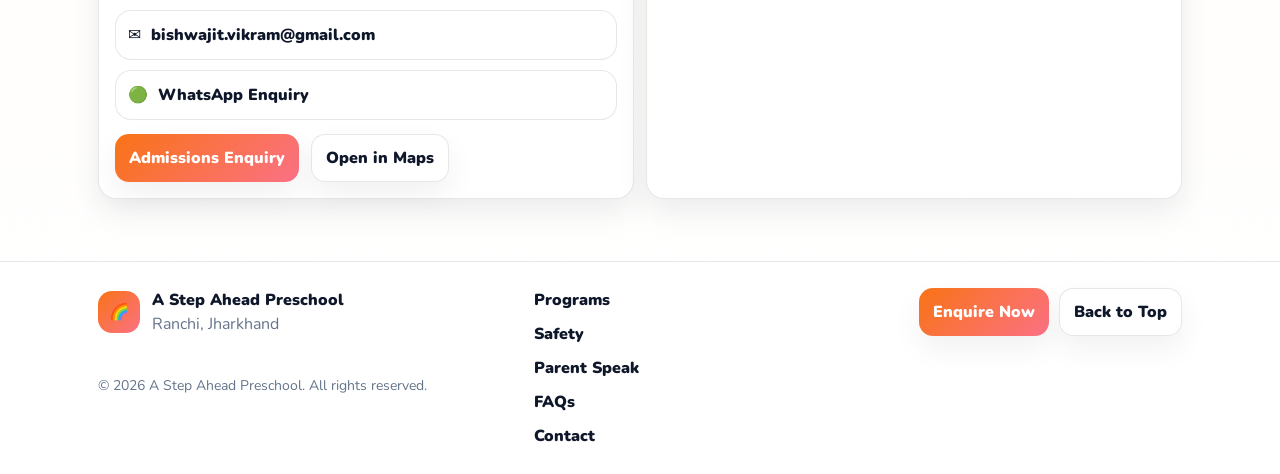
==== commit 9d8094f5: "Merge pull request #2 from bishwajit01/tailwind-intro Add uploaded files" ====
--- a/index.html
+++ b/index.html
@@ -12,7 +12,7 @@
     <link rel="preconnect" href="https://fonts.gstatic.com" crossorigin>
     <link href="https://fonts.googleapis.com/css2?family=Nunito:wght@400;600;700;800&display=swap" rel="stylesheet">
 
-    <link rel="stylesheet" href="AStepAhead.css" />
+    <link rel="stylesheet" href="AStepAhead_tailwind.build.css" />
 </head>
 
 <body>
@@ -162,6 +162,7 @@
                         </div>
 
                         <br/>
+                        
                         <button class="btn btn--primary btn--full" type="submit">
                             Submit Enquiry
                         </button>
@@ -349,7 +350,7 @@
                     <p>Clear processes that help children feel secure and parents feel confident.</p>
                 </div>
 
-                <div class="grid">
+                <div class="grid safety-grid">
                     <div class="feature">
                         <div class="feature__icon">📹</div>
                         <h3>CCTV in common areas</h3>
@@ -534,7 +535,7 @@
     </footer>
 
     <!-- Back to top floating button -->
-    <button class="fab" id="fab" aria-label="Back to top">^</button>
+    <button class="fab" id="fab" aria-label="Back to top">↑</button>
 
     <script src="AStepAhead.js"></script>
 </body>
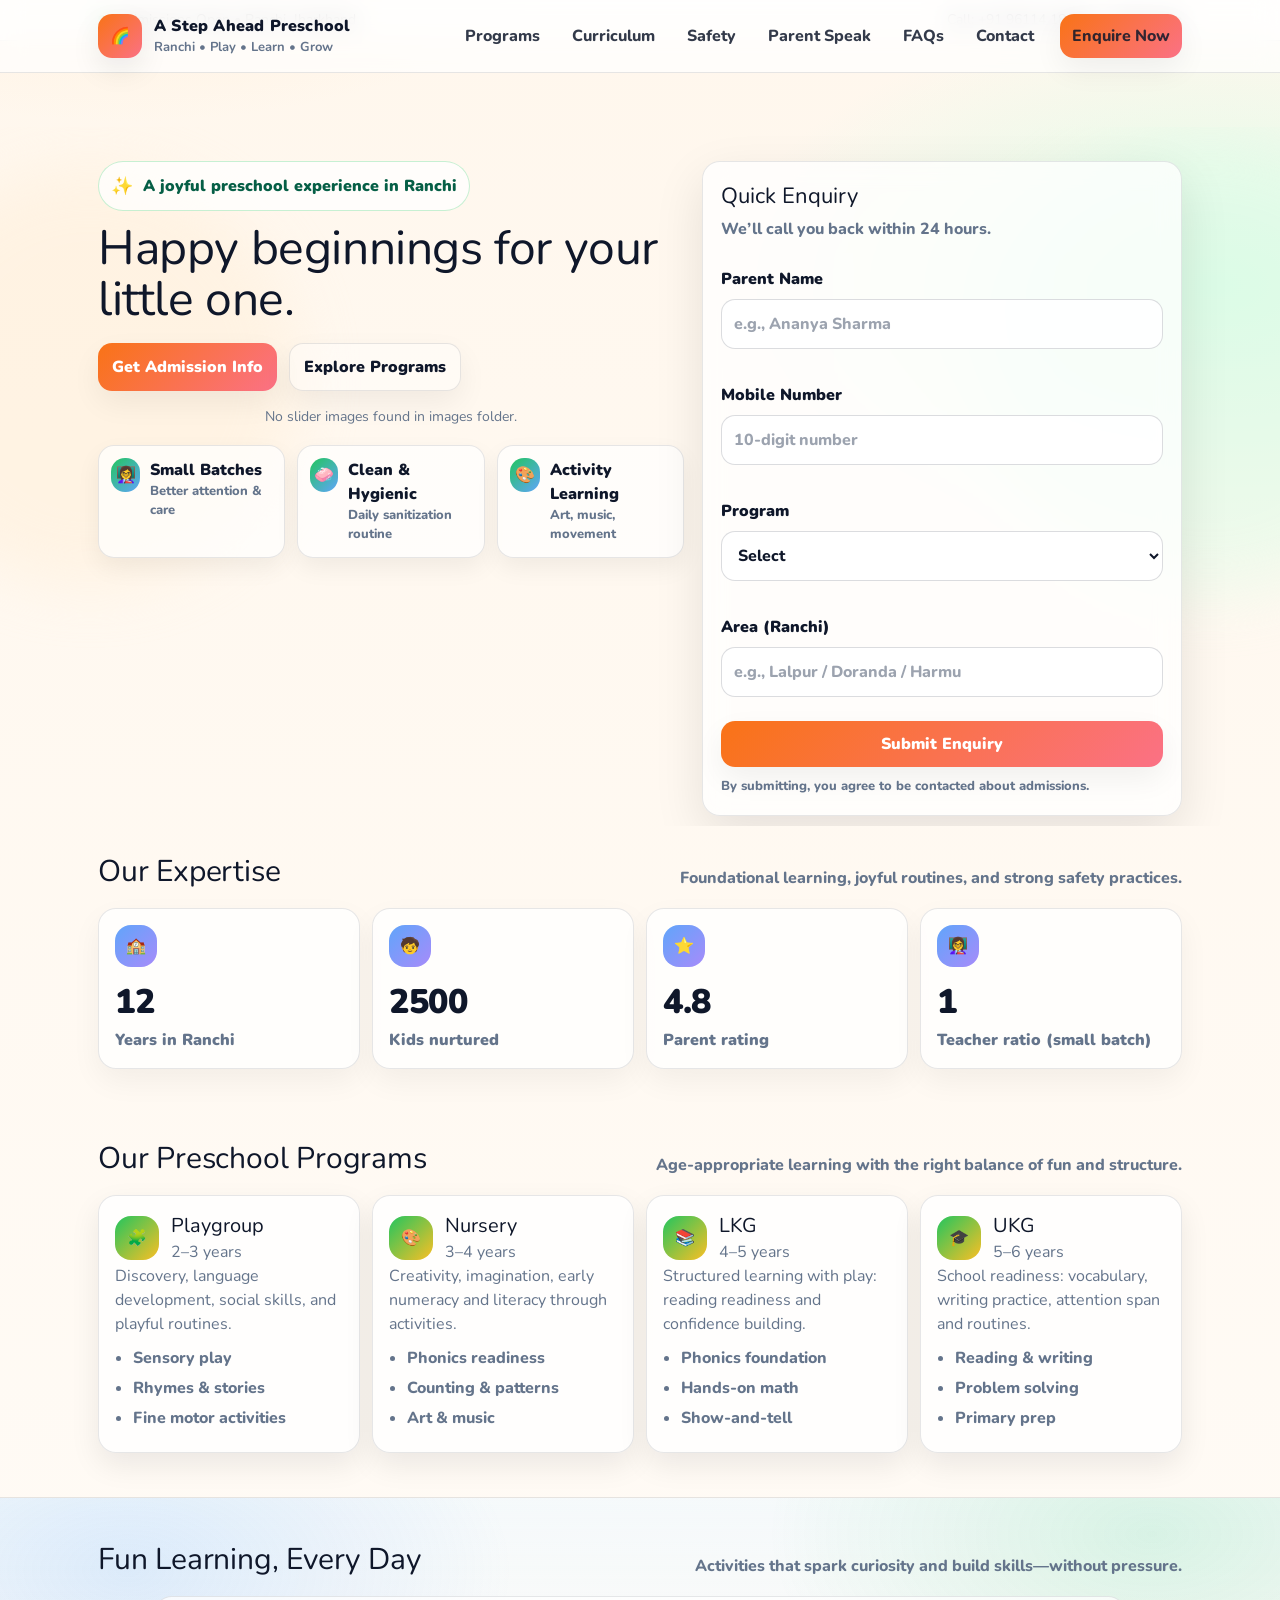
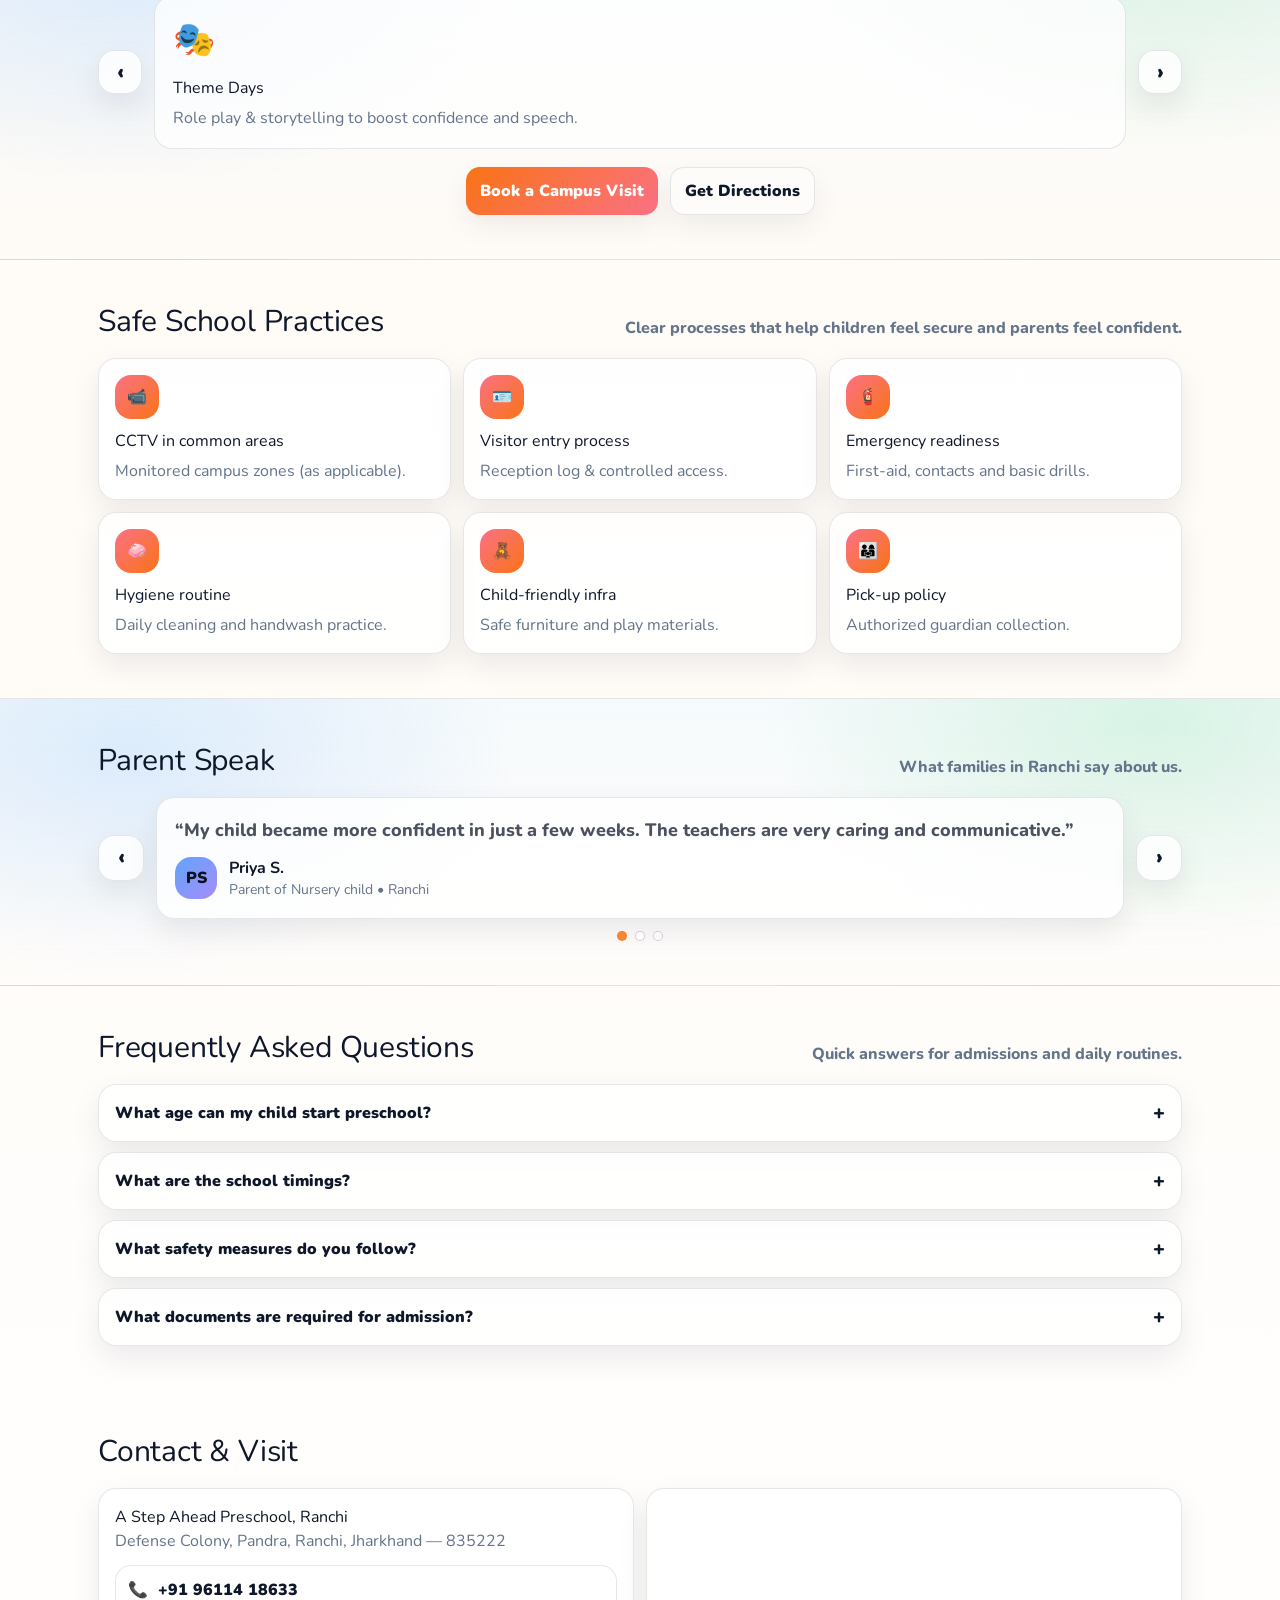
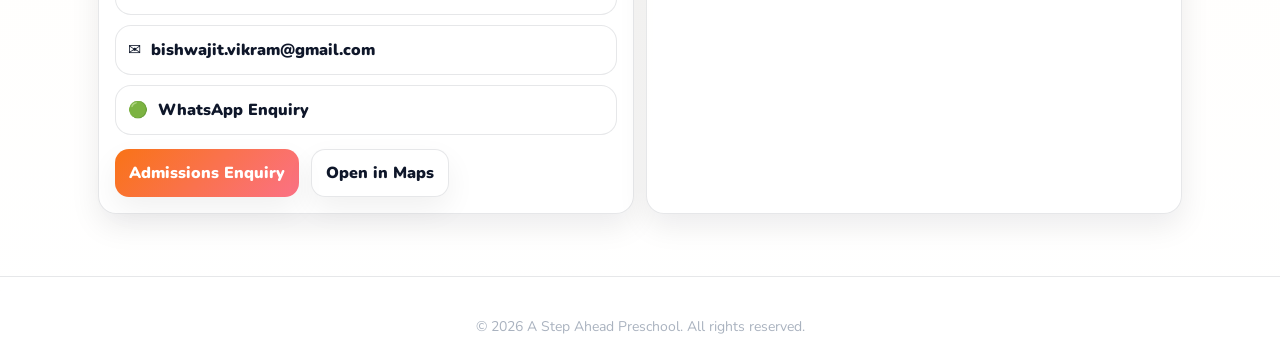
==== commit aa3c7b6d: "Regenerate Tailwind CSS and add config Remove obsolete AStepAhead file and fix a trailing newline in" ====
--- a/index.html
+++ b/index.html
@@ -32,7 +32,7 @@
     </div>
 
     <!-- Header -->
-    <header class="header" id="top">
+    <header class="header" id="top" style="position:fixed;top:0;left:0;right:0;z-index:40;">
         <div class="container header__row">
             <a class="brand" href="#top" aria-label="Home">
                 <div class="brand__mark" aria-hidden="true">🌈</div>
@@ -63,7 +63,7 @@
     </header>
 
     <!-- Hero -->
-    <main>
+    <main style="padding-top:86px;">
         <section class="hero">
 
             <div class="container hero__grid">
@@ -468,7 +468,6 @@
             <div class="container">
                 <div class="section__head">
                     <h2>Contact & Visit</h2>
-                    <p>Replace placeholders with your real details.</p>
                 </div>
 
                 <div class="contact">
@@ -505,33 +504,9 @@
 
     <!-- Footer -->
     <footer class="footer">
-        <div class="container footer__grid">
-            <div>
-                <div class="footer__brand">
-                    <span class="footer__mark">🌈</span>
-                    <div>
-                        <div class="footer__name">A Step Ahead Preschool</div>
-                        <div class="footer__sub muted">Ranchi, Jharkhand</div>
-                    </div>
-                </div>
-                <p class="muted small mt-10">
-                    © <span id="year"></span> A Step Ahead Preschool. All rights reserved.
-                </p>
-            </div>
-
-            <div class="footer__links">
-                <a href="#programs">Programs</a>
-                <a href="#safety">Safety</a>
-                <a href="#parents">Parent Speak</a>
-                <a href="#faq">FAQs</a>
-                <a href="#contact">Contact</a>
-            </div>
-
-            <div class="footer__cta">
-                <a class="btn btn--primary" href="#enquiry">Enquire Now</a>
-                <a class="btn btn--ghost" href="#top">Back to Top</a>
-            </div>
-        </div>
+        <p class="muted small" style="text-align:center;opacity:.55;margin-top:14px;">
+            © <span id="year"></span> A Step Ahead Preschool. All rights reserved.
+        </p>
     </footer>
 
     <!-- Back to top floating button -->
@@ -540,4 +515,4 @@
     <script src="AStepAhead.js"></script>
 </body>
 
-</html>
+</html>
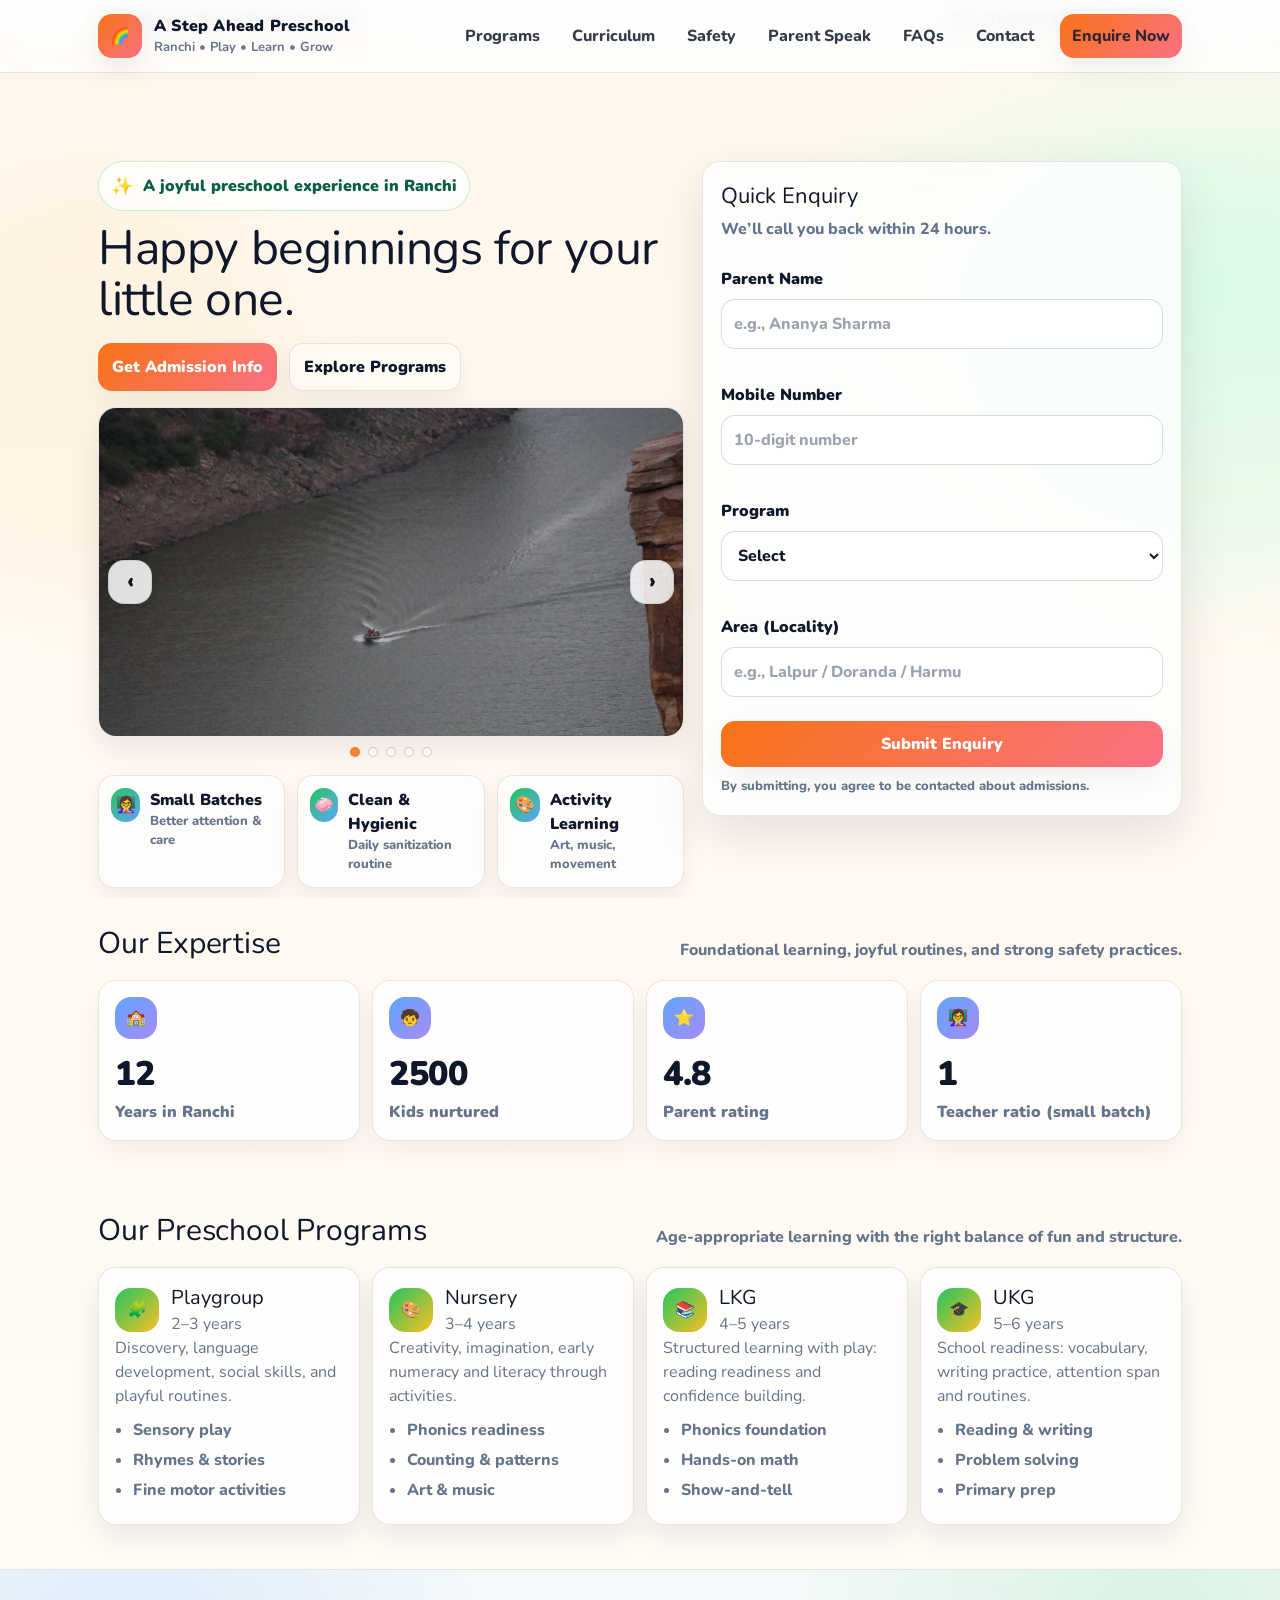
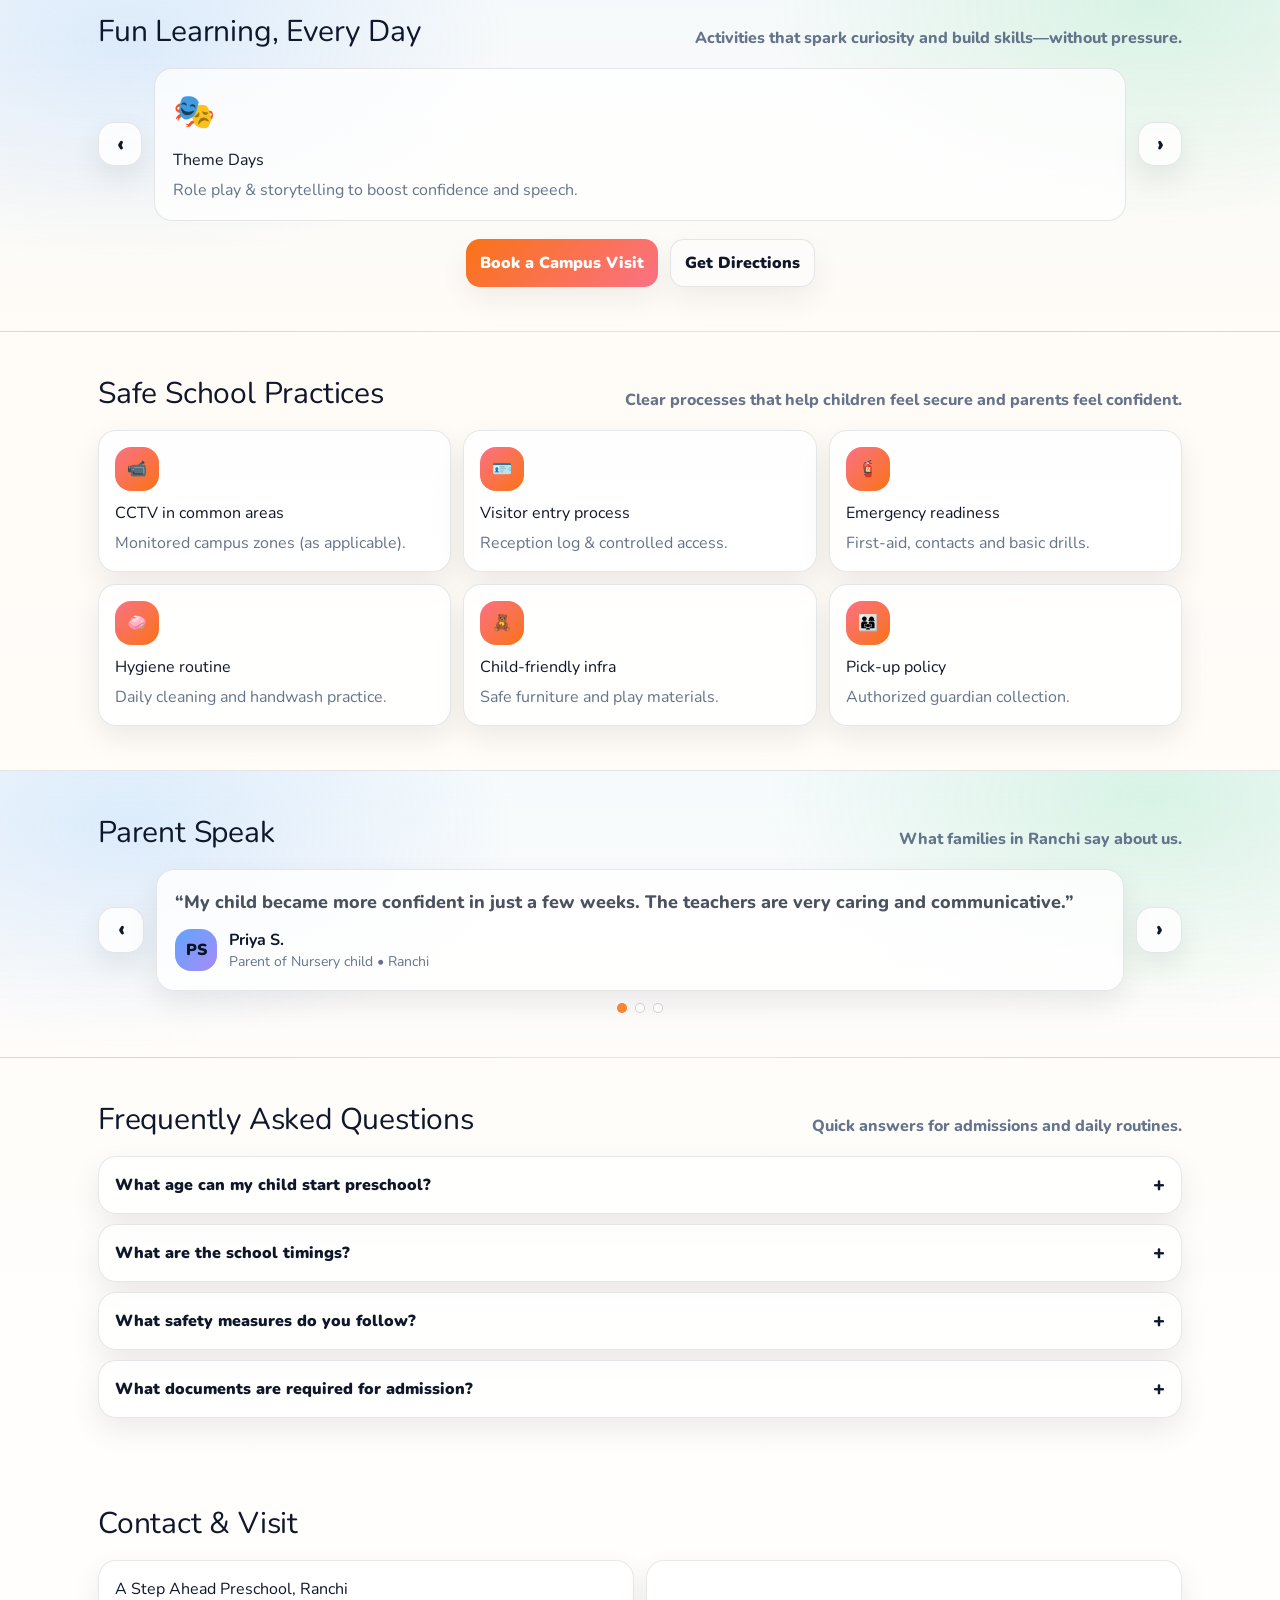
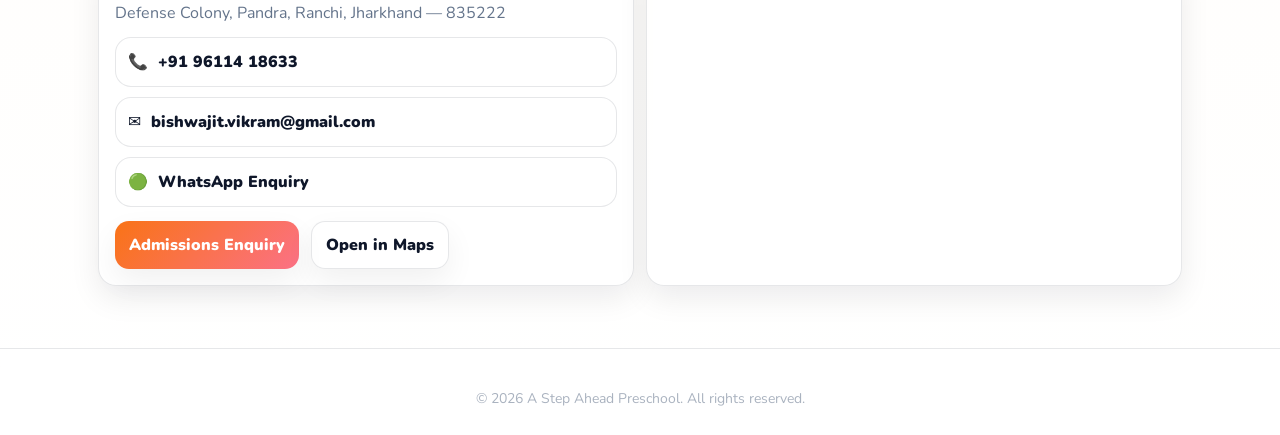
==== commit 319665b4: "Validate Indian mobile and improve form UI Add client-side validation for Indian mobile numbers via " ====
--- a/index.html
+++ b/index.html
@@ -140,14 +140,14 @@
                         <div class="form__row">
                             <label class="label" for="phone">Mobile Number</label>
                             <input class="input" id="phone" name="phone" placeholder="10-digit number"
-                                inputmode="numeric" required />
+                                inputmode="numeric" maxlength="10" minlength="10" pattern="[6-9][0-9]{9}" required />
                             <div class="error" data-error-for="phone"></div>
                         </div>
 
                         <div class="form__row">
                             <label class="label" for="program">Program</label>
                             <select class="input" id="program" name="program" required>
-                                <option value="">Select</option>
+                                <option value="" disabled selected>Select</option>
                                 <option>Playgroup (2–3 yrs)</option>
                                 <option>Nursery (3–4 yrs)</option>
                                 <option>LKG (4–5 yrs)</option>
@@ -157,7 +157,7 @@
                         </div>
 
                         <div class="form__row">
-                            <label class="label" for="area">Area (Ranchi)</label>
+                            <label class="label" for="area">Area (Locality)</label>
                             <input class="input" id="area" name="area" placeholder="e.g., Lalpur / Doranda / Harmu" />
                         </div>
 
